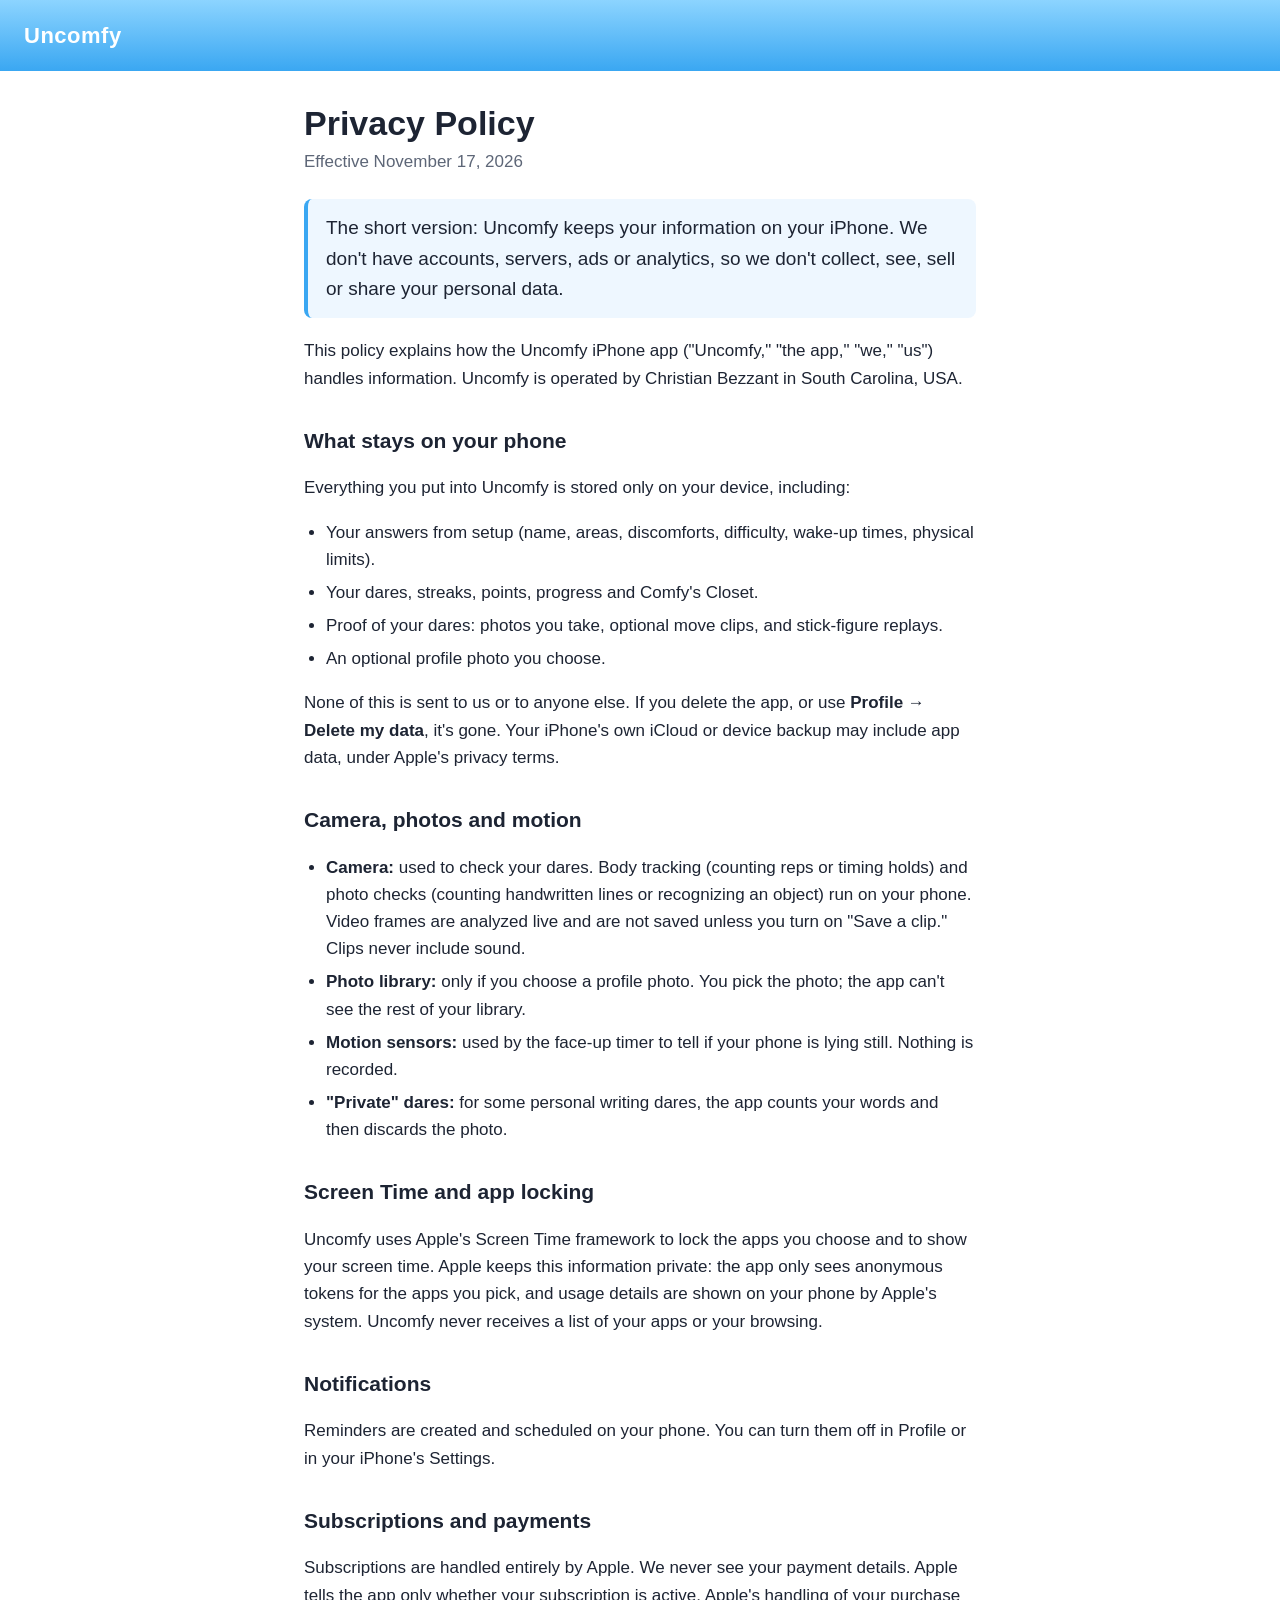
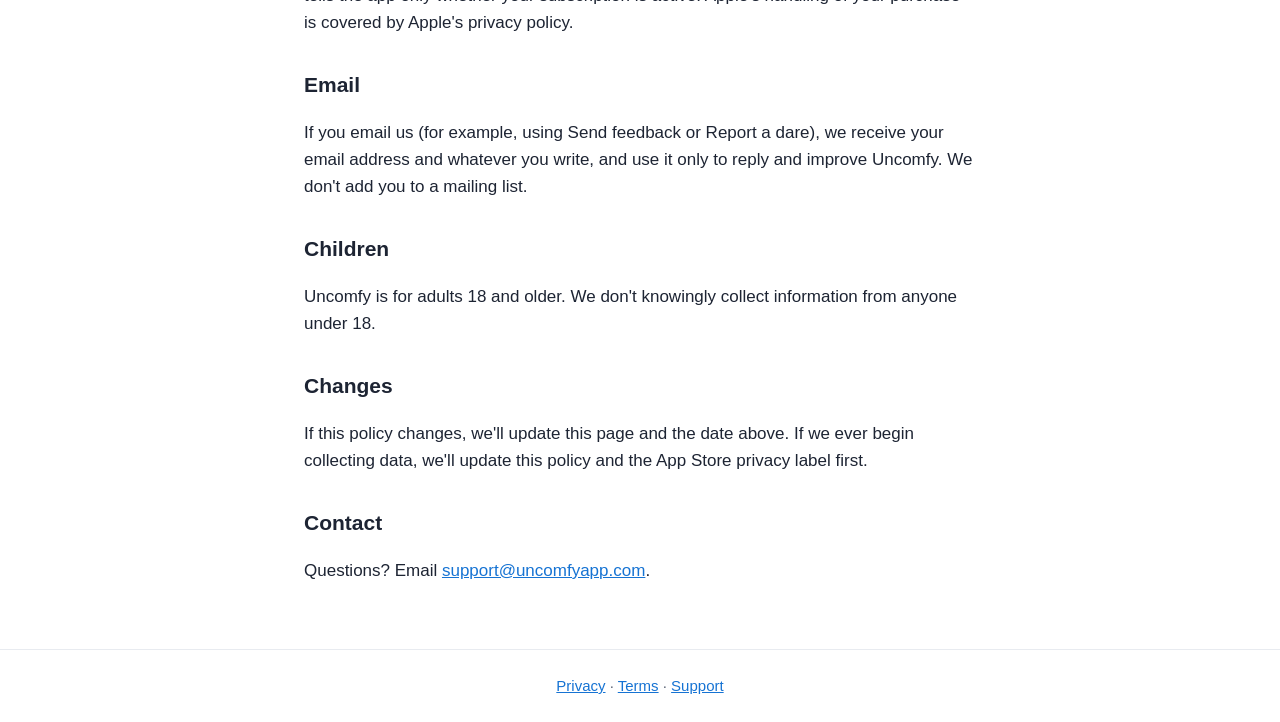
==== privacy/index.html @ 68ac7e9d "Uncomfy website: home, privacy policy, terms Co-Authored-By: Claude Opus 5.5 <noreply@anthropic.com>" ====
<!DOCTYPE html>
<html lang="en">
<head>
<meta charset="utf-8">
<meta name="viewport" content="width=device-width, initial-scale=1">
<title>Privacy Policy · Uncomfy</title>
<link rel="stylesheet" href="/style.css">
</head>
<body>
<header><a href="/" class="brand">Uncomfy</a></header>
<main>
<h1>Privacy Policy</h1>
<p class="meta">Effective November 17, 2026</p>

<p class="lead">The short version: Uncomfy keeps your information on your iPhone. We don't have accounts, servers, ads or
analytics, so we don't collect, see, sell or share your personal data.</p>

<p>This policy explains how the Uncomfy iPhone app ("Uncomfy," "the app," "we," "us") handles information. Uncomfy is
operated by Christian Bezzant in South Carolina, USA.</p>

<h2>What stays on your phone</h2>
<p>Everything you put into Uncomfy is stored only on your device, including:</p>
<ul>
  <li>Your answers from setup (name, areas, discomforts, difficulty, wake-up times, physical limits).</li>
  <li>Your dares, streaks, points, progress and Comfy's Closet.</li>
  <li>Proof of your dares: photos you take, optional move clips, and stick-figure replays.</li>
  <li>An optional profile photo you choose.</li>
</ul>
<p>None of this is sent to us or to anyone else. If you delete the app, or use <strong>Profile → Delete my data</strong>,
it's gone. Your iPhone's own iCloud or device backup may include app data, under Apple's privacy terms.</p>

<h2>Camera, photos and motion</h2>
<ul>
  <li><strong>Camera:</strong> used to check your dares. Body tracking (counting reps or timing holds) and photo checks
    (counting handwritten lines or recognizing an object) run on your phone. Video frames are analyzed live and are not
    saved unless you turn on "Save a clip." Clips never include sound.</li>
  <li><strong>Photo library:</strong> only if you choose a profile photo. You pick the photo; the app can't see the rest
    of your library.</li>
  <li><strong>Motion sensors:</strong> used by the face-up timer to tell if your phone is lying still. Nothing is
    recorded.</li>
  <li><strong>"Private" dares:</strong> for some personal writing dares, the app counts your words and then discards
    the photo.</li>
</ul>

<h2>Screen Time and app locking</h2>
<p>Uncomfy uses Apple's Screen Time framework to lock the apps you choose and to show your screen time. Apple keeps
this information private: the app only sees anonymous tokens for the apps you pick, and usage details are shown on
your phone by Apple's system. Uncomfy never receives a list of your apps or your browsing.</p>

<h2>Notifications</h2>
<p>Reminders are created and scheduled on your phone. You can turn them off in Profile or in your iPhone's Settings.</p>

<h2>Subscriptions and payments</h2>
<p>Subscriptions are handled entirely by Apple. We never see your payment details. Apple tells the app only whether
your subscription is active. Apple's handling of your purchase is covered by Apple's privacy policy.</p>

<h2>Email</h2>
<p>If you email us (for example, using Send feedback or Report a dare), we receive your email address and whatever you
write, and use it only to reply and improve Uncomfy. We don't add you to a mailing list.</p>

<h2>Children</h2>
<p>Uncomfy is for adults 18 and older. We don't knowingly collect information from anyone under 18.</p>

<h2>Changes</h2>
<p>If this policy changes, we'll update this page and the date above. If we ever begin collecting data, we'll update
this policy and the App Store privacy label first.</p>

<h2>Contact</h2>
<p>Questions? Email <a href="mailto:support@uncomfyapp.com">support@uncomfyapp.com</a>.</p>
</main>
<footer><a href="/privacy">Privacy</a> · <a href="/terms">Terms</a> · <a href="mailto:support@uncomfyapp.com">Support</a></footer>
</body>
</html>
---- style.css ----
:root { --sky: #3aa7f2; --sky-deep: #1673d3; --red: #d93a3a; --ink: #1d2433; --muted: #5d6677; }
* { box-sizing: border-box; }
body { margin: 0; font: 17px/1.6 -apple-system, BlinkMacSystemFont, "Segoe UI", Roboto, sans-serif; color: var(--ink); background: #fff; }
header { padding: 18px 24px; background: linear-gradient(180deg, #8cd4ff, var(--sky)); }
.brand { color: #fff; font-weight: 900; font-size: 22px; text-decoration: none; letter-spacing: .5px; }
main { max-width: 720px; margin: 0 auto; padding: 32px 24px 48px; }
h1 { font-size: 34px; line-height: 1.2; margin: 0 0 4px; }
h2 { font-size: 21px; margin: 32px 0 8px; }
.meta { color: var(--muted); margin: 0 0 24px; }
.lead { font-size: 19px; background: #eef7ff; border-left: 4px solid var(--sky); padding: 14px 18px; border-radius: 8px; }
.callout { background: #fff4f2; border-left: 4px solid var(--red); padding: 6px 18px; border-radius: 8px; }
a { color: var(--sky-deep); }
ul { padding-left: 22px; }
li { margin: 6px 0; }
footer { text-align: center; color: var(--muted); padding: 24px; border-top: 1px solid #e8ebf0; font-size: 15px; }
.hero { text-align: center; padding: 56px 24px 24px; }
.hero img { width: 160px; height: 160px; border-radius: 36px; box-shadow: 0 10px 30px rgba(22,115,211,.25); }
.hero h1 { font-size: 44px; margin-top: 20px; }
.hero p { font-size: 20px; color: var(--muted); max-width: 520px; margin: 8px auto; }
.soon { display: inline-block; margin-top: 18px; background: var(--red); color: #fff; padding: 10px 20px; border-radius: 999px; font-weight: 700; }
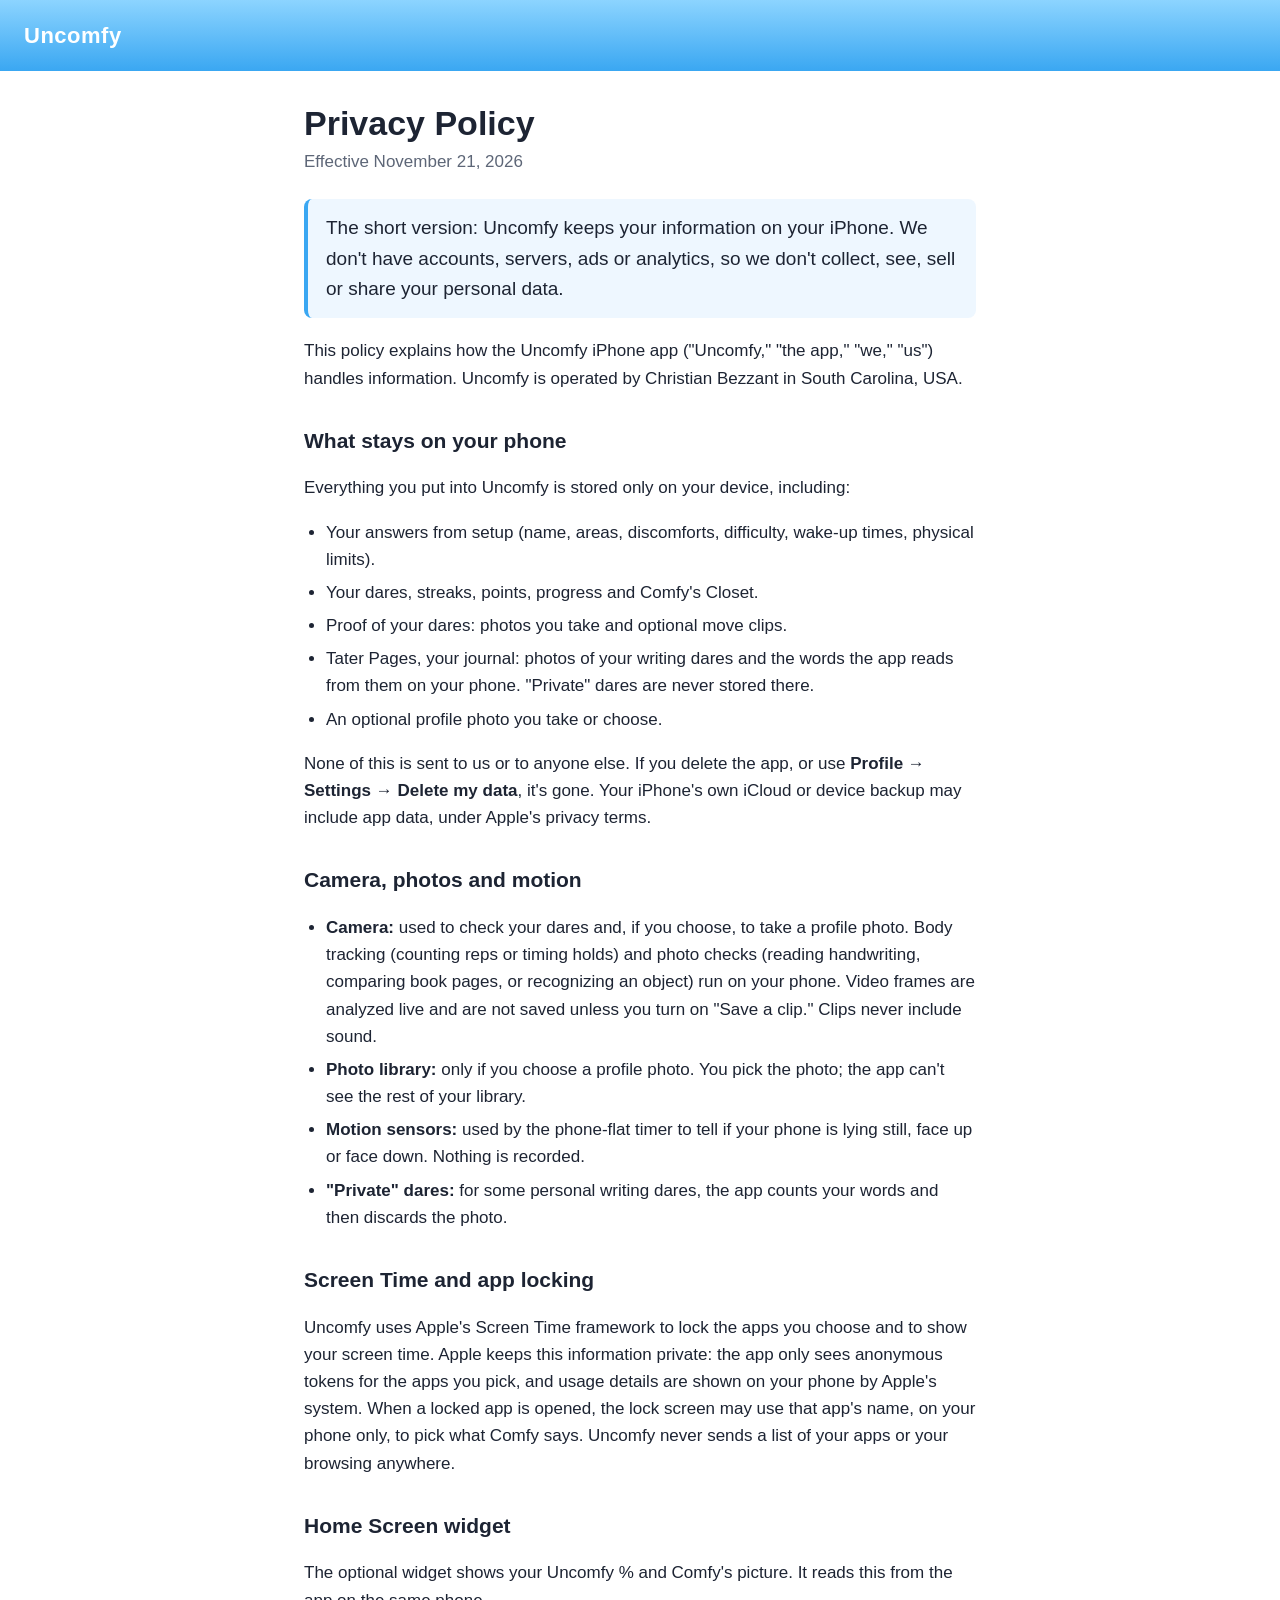
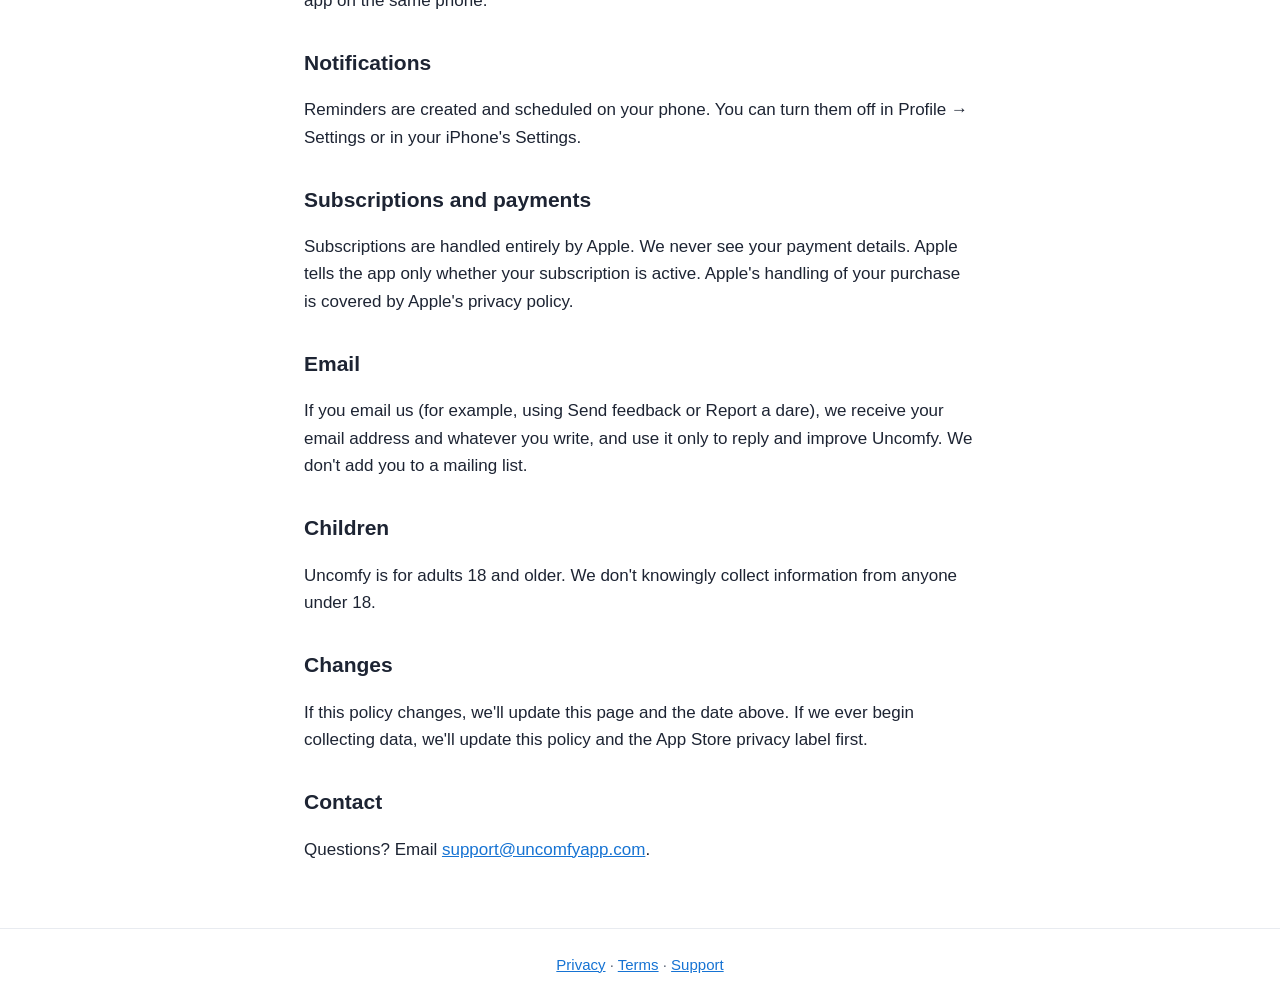
==== commit 41955795: "Bring privacy policy and terms up to date with the app Co-Authored-By: Claude Opus 5.5 <noreply@anth" ====
--- a/privacy/index.html
+++ b/privacy/index.html
@@ -10,7 +10,7 @@
 <header><a href="/" class="brand">Uncomfy</a></header>
 <main>
 <h1>Privacy Policy</h1>
-<p class="meta">Effective November 17, 2026</p>
+<p class="meta">Effective November 21, 2026</p>
 
 <p class="lead">The short version: Uncomfy keeps your information on your iPhone. We don't have accounts, servers, ads or
 analytics, so we don't collect, see, sell or share your personal data.</p>
@@ -23,21 +23,24 @@
 <ul>
   <li>Your answers from setup (name, areas, discomforts, difficulty, wake-up times, physical limits).</li>
   <li>Your dares, streaks, points, progress and Comfy's Closet.</li>
-  <li>Proof of your dares: photos you take, optional move clips, and stick-figure replays.</li>
-  <li>An optional profile photo you choose.</li>
+  <li>Proof of your dares: photos you take and optional move clips.</li>
+  <li>Tater Pages, your journal: photos of your writing dares and the words the app reads from them on your phone.
+    "Private" dares are never stored there.</li>
+  <li>An optional profile photo you take or choose.</li>
 </ul>
-<p>None of this is sent to us or to anyone else. If you delete the app, or use <strong>Profile → Delete my data</strong>,
+<p>None of this is sent to us or to anyone else. If you delete the app, or use <strong>Profile → Settings → Delete my data</strong>,
 it's gone. Your iPhone's own iCloud or device backup may include app data, under Apple's privacy terms.</p>
 
 <h2>Camera, photos and motion</h2>
 <ul>
-  <li><strong>Camera:</strong> used to check your dares. Body tracking (counting reps or timing holds) and photo checks
-    (counting handwritten lines or recognizing an object) run on your phone. Video frames are analyzed live and are not
+  <li><strong>Camera:</strong> used to check your dares and, if you choose, to take a profile photo. Body tracking
+    (counting reps or timing holds) and photo checks (reading handwriting, comparing book pages, or recognizing an
+    object) run on your phone. Video frames are analyzed live and are not
     saved unless you turn on "Save a clip." Clips never include sound.</li>
   <li><strong>Photo library:</strong> only if you choose a profile photo. You pick the photo; the app can't see the rest
     of your library.</li>
-  <li><strong>Motion sensors:</strong> used by the face-up timer to tell if your phone is lying still. Nothing is
-    recorded.</li>
+  <li><strong>Motion sensors:</strong> used by the phone-flat timer to tell if your phone is lying still, face up or
+    face down. Nothing is recorded.</li>
   <li><strong>"Private" dares:</strong> for some personal writing dares, the app counts your words and then discards
     the photo.</li>
 </ul>
@@ -45,10 +48,14 @@
 <h2>Screen Time and app locking</h2>
 <p>Uncomfy uses Apple's Screen Time framework to lock the apps you choose and to show your screen time. Apple keeps
 this information private: the app only sees anonymous tokens for the apps you pick, and usage details are shown on
-your phone by Apple's system. Uncomfy never receives a list of your apps or your browsing.</p>
+your phone by Apple's system. When a locked app is opened, the lock screen may use that app's name, on your phone only,
+to pick what Comfy says. Uncomfy never sends a list of your apps or your browsing anywhere.</p>
+
+<h2>Home Screen widget</h2>
+<p>The optional widget shows your Uncomfy % and Comfy's picture. It reads this from the app on the same phone.</p>
 
 <h2>Notifications</h2>
-<p>Reminders are created and scheduled on your phone. You can turn them off in Profile or in your iPhone's Settings.</p>
+<p>Reminders are created and scheduled on your phone. You can turn them off in Profile → Settings or in your iPhone's Settings.</p>
 
 <h2>Subscriptions and payments</h2>
 <p>Subscriptions are handled entirely by Apple. We never see your payment details. Apple tells the app only whether
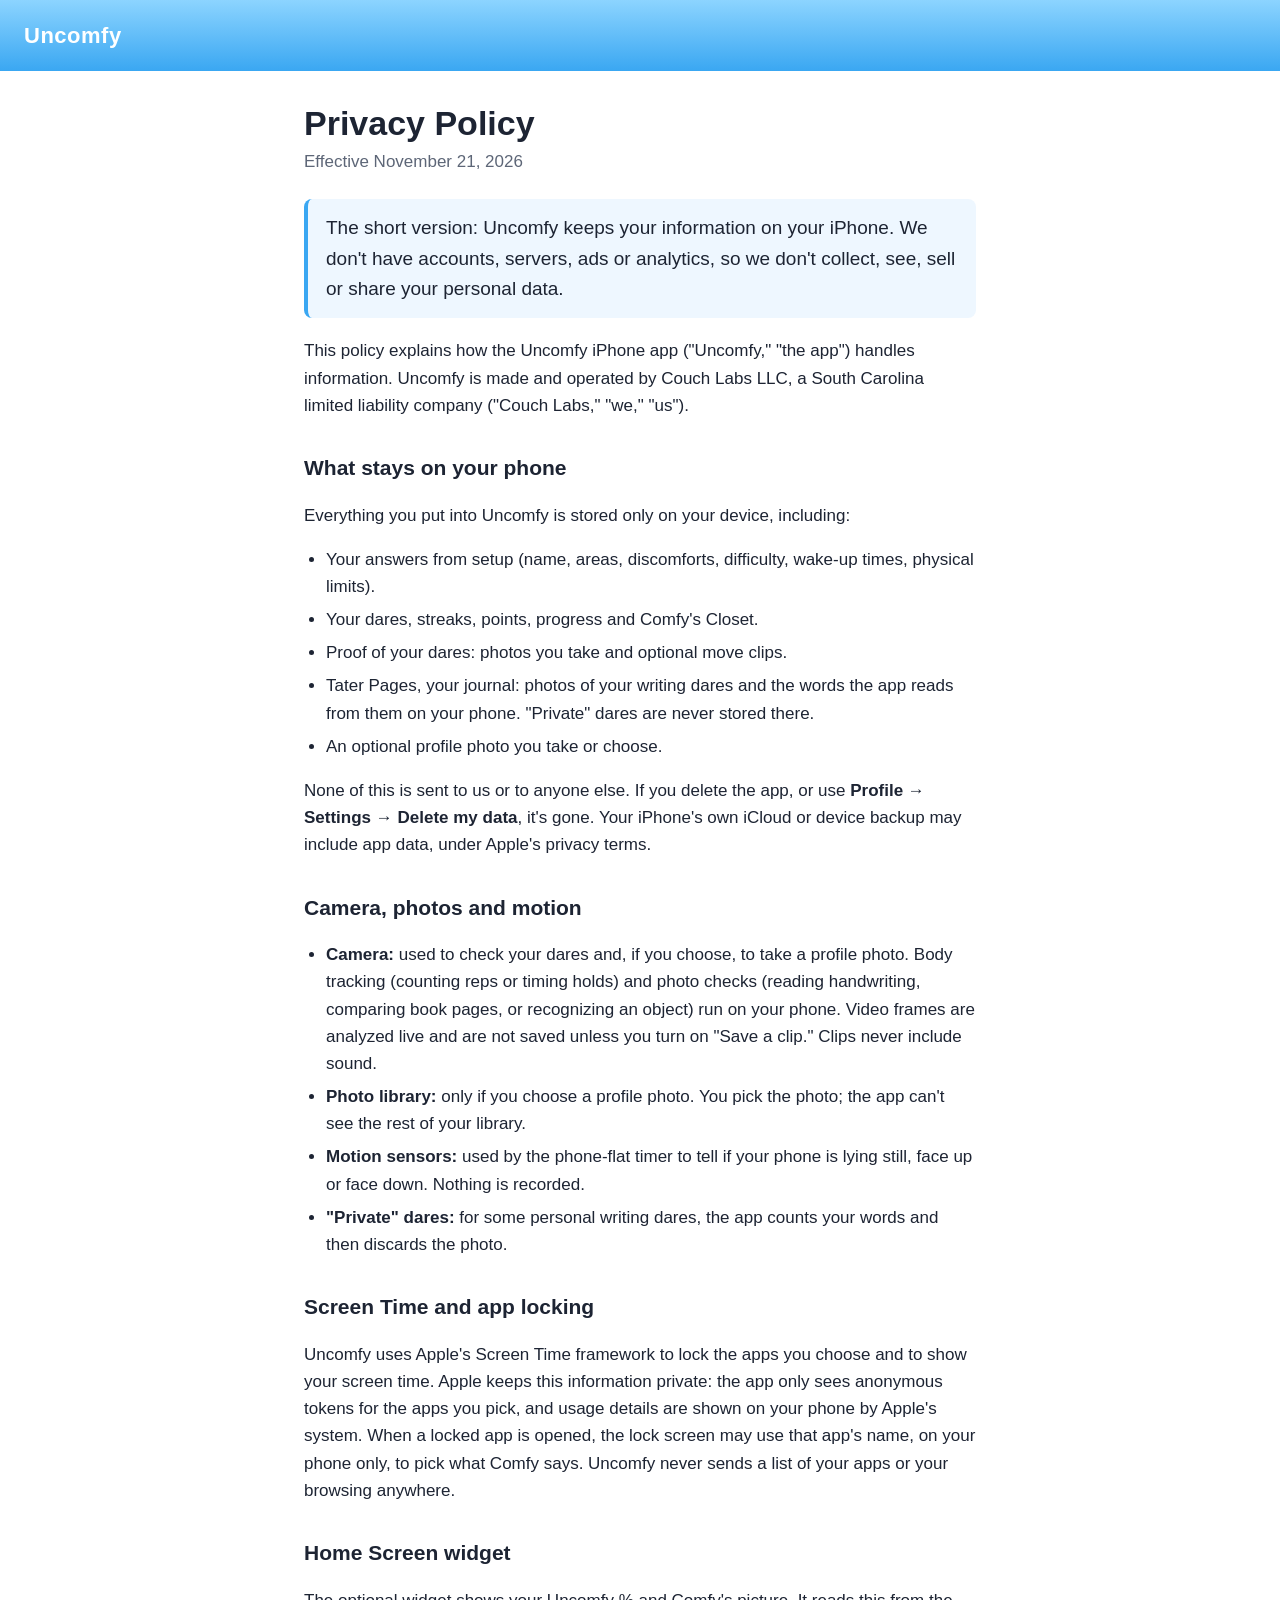
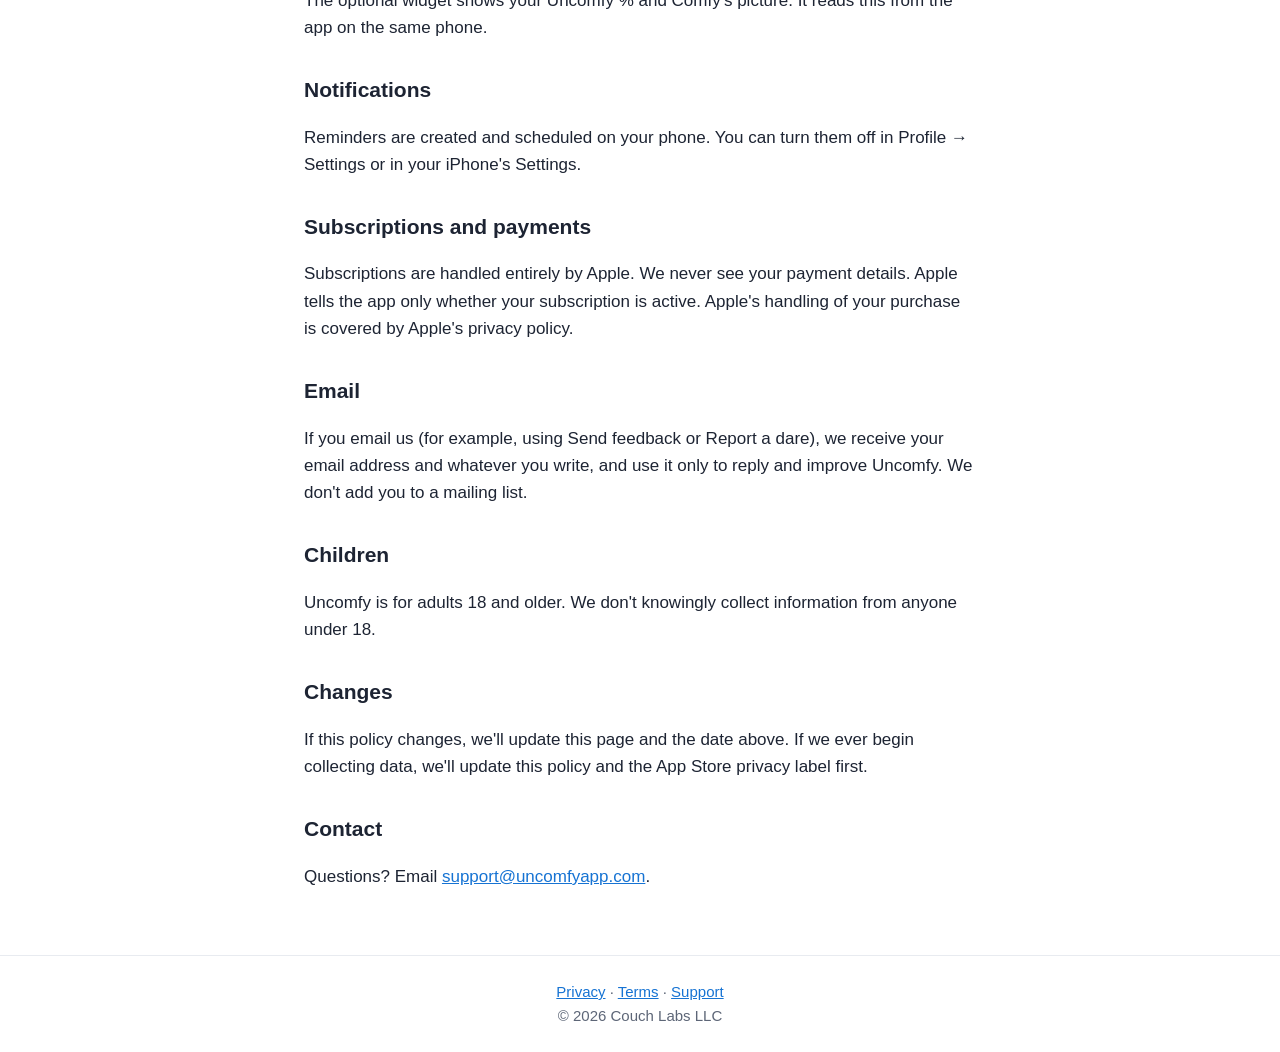
==== commit 5b702570: "Name Couch Labs LLC as the operator (merge after Apple switches the account) Co-Authored-By: Claude " ====
--- a/privacy/index.html
+++ b/privacy/index.html
@@ -15,8 +15,8 @@
 <p class="lead">The short version: Uncomfy keeps your information on your iPhone. We don't have accounts, servers, ads or
 analytics, so we don't collect, see, sell or share your personal data.</p>
 
-<p>This policy explains how the Uncomfy iPhone app ("Uncomfy," "the app," "we," "us") handles information. Uncomfy is
-operated by Christian Bezzant in South Carolina, USA.</p>
+<p>This policy explains how the Uncomfy iPhone app ("Uncomfy," "the app") handles information. Uncomfy is made and
+operated by Couch Labs LLC, a South Carolina limited liability company ("Couch Labs," "we," "us").</p>
 
 <h2>What stays on your phone</h2>
 <p>Everything you put into Uncomfy is stored only on your device, including:</p>
@@ -75,6 +75,6 @@
 <h2>Contact</h2>
 <p>Questions? Email <a href="mailto:support@uncomfyapp.com">support@uncomfyapp.com</a>.</p>
 </main>
-<footer><a href="/privacy">Privacy</a> · <a href="/terms">Terms</a> · <a href="mailto:support@uncomfyapp.com">Support</a></footer>
+<footer><a href="/privacy">Privacy</a> · <a href="/terms">Terms</a> · <a href="mailto:support@uncomfyapp.com">Support</a><br>© 2026 Couch Labs LLC</footer>
 </body>
 </html>
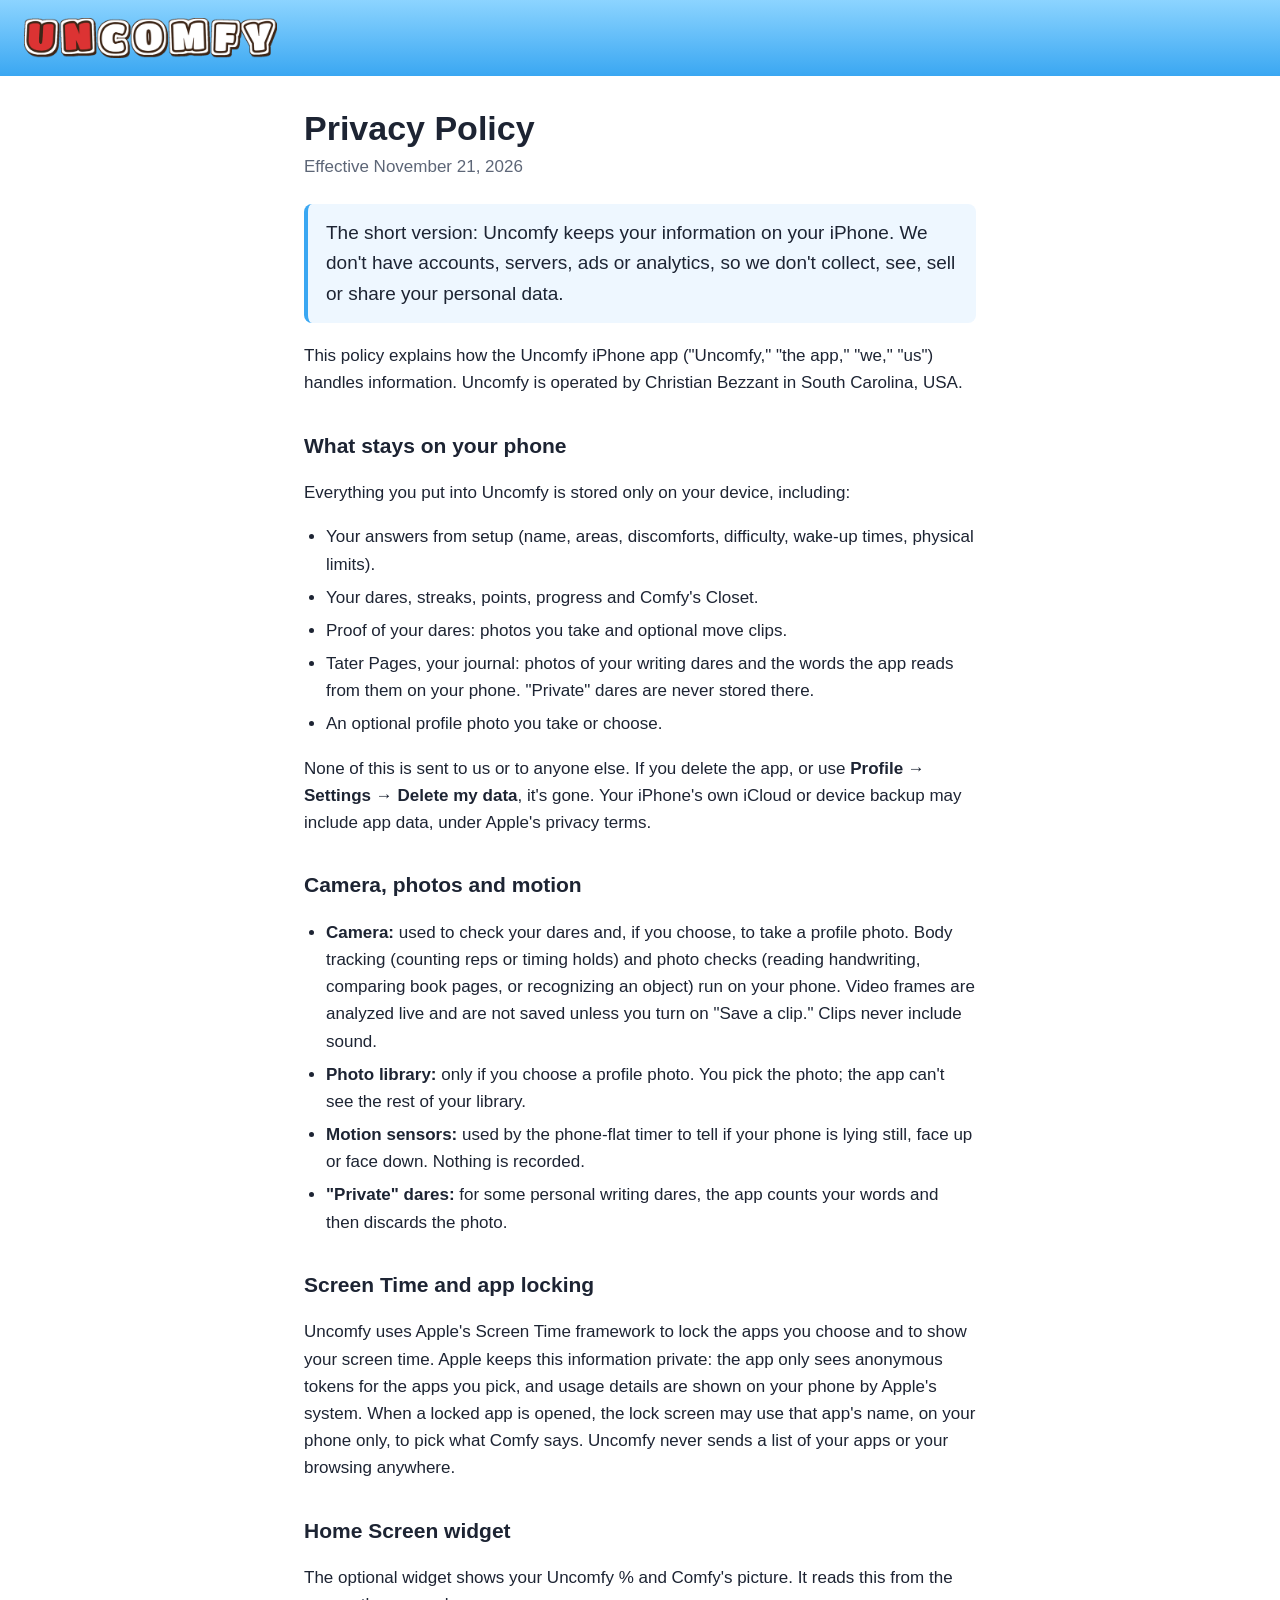
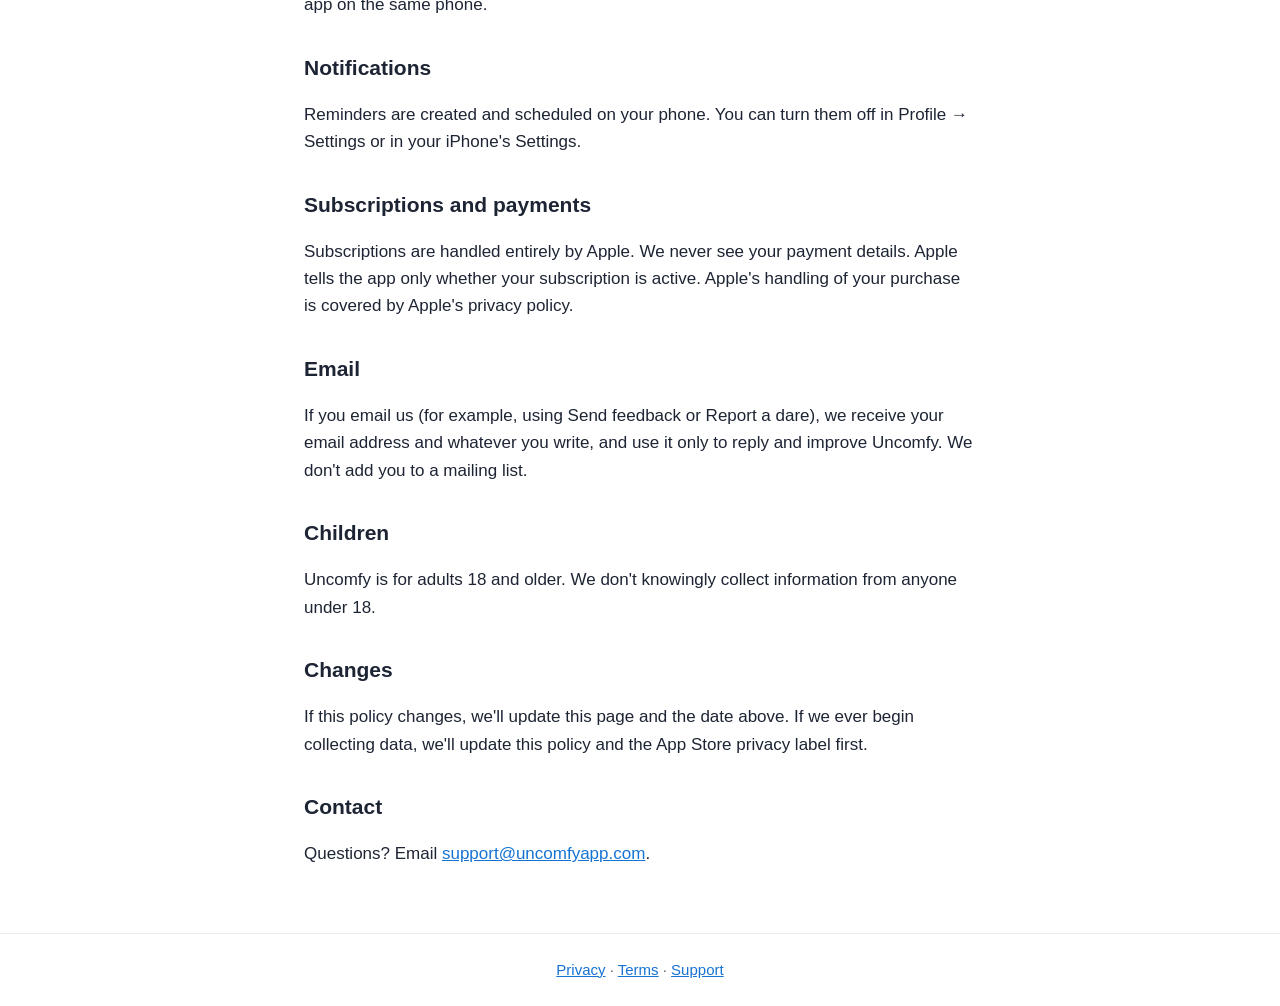
==== commit c7e66f3e: "Use the Uncomfy logo in the site header Co-Authored-By: Claude Opus 5.5 <noreply@anthropic.com> Clau" ====
--- a/privacy/index.html
+++ b/privacy/index.html
@@ -7,7 +7,7 @@
 <link rel="stylesheet" href="/style.css">
 </head>
 <body>
-<header><a href="/" class="brand">Uncomfy</a></header>
+<header><a href="/" class="brand"><img src="/logo.png" alt="Uncomfy" style="height:40px;width:auto;display:block"></a></header>
 <main>
 <h1>Privacy Policy</h1>
 <p class="meta">Effective November 21, 2026</p>
@@ -15,8 +15,8 @@
 <p class="lead">The short version: Uncomfy keeps your information on your iPhone. We don't have accounts, servers, ads or
 analytics, so we don't collect, see, sell or share your personal data.</p>
 
-<p>This policy explains how the Uncomfy iPhone app ("Uncomfy," "the app") handles information. Uncomfy is made and
-operated by Couch Labs LLC, a South Carolina limited liability company ("Couch Labs," "we," "us").</p>
+<p>This policy explains how the Uncomfy iPhone app ("Uncomfy," "the app," "we," "us") handles information. Uncomfy is
+operated by Christian Bezzant in South Carolina, USA.</p>
 
 <h2>What stays on your phone</h2>
 <p>Everything you put into Uncomfy is stored only on your device, including:</p>
@@ -75,6 +75,6 @@
 <h2>Contact</h2>
 <p>Questions? Email <a href="mailto:support@uncomfyapp.com">support@uncomfyapp.com</a>.</p>
 </main>
-<footer><a href="/privacy">Privacy</a> · <a href="/terms">Terms</a> · <a href="mailto:support@uncomfyapp.com">Support</a><br>© 2026 Couch Labs LLC</footer>
+<footer><a href="/privacy">Privacy</a> · <a href="/terms">Terms</a> · <a href="mailto:support@uncomfyapp.com">Support</a></footer>
 </body>
 </html>
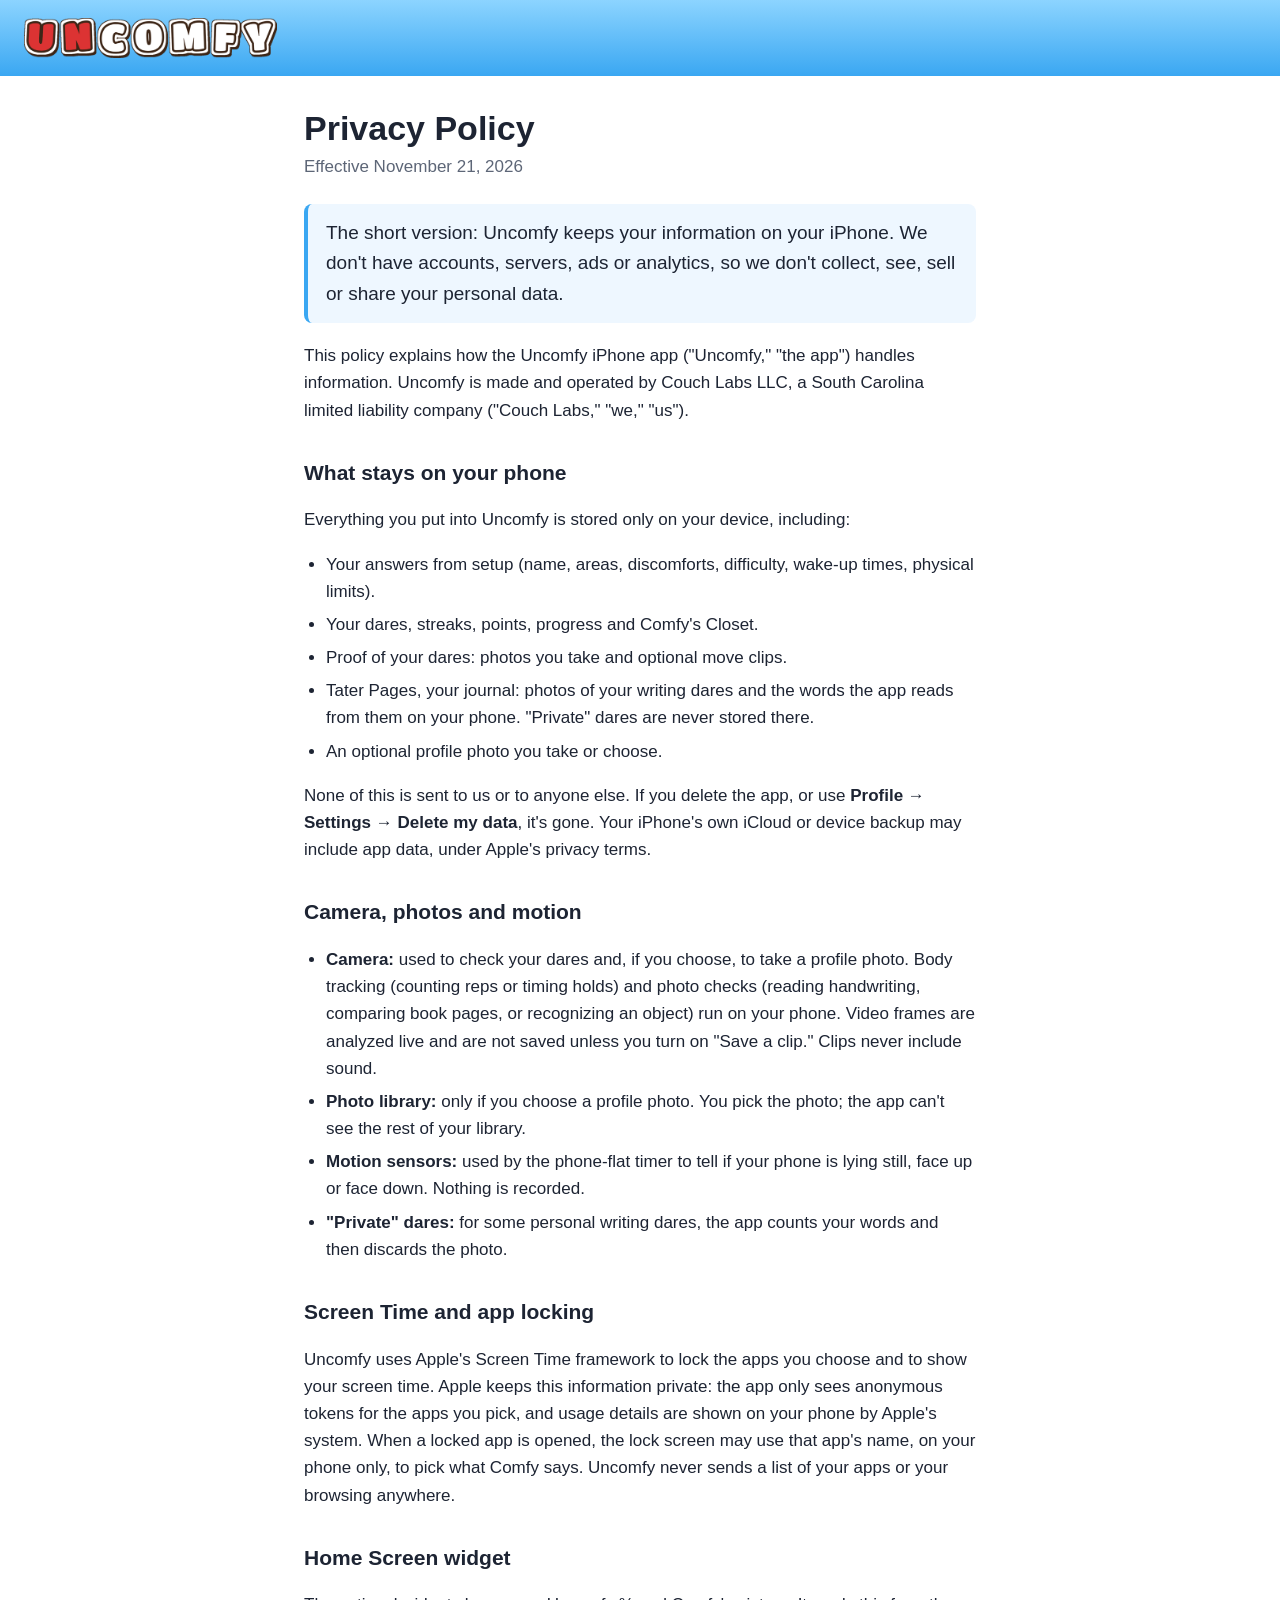
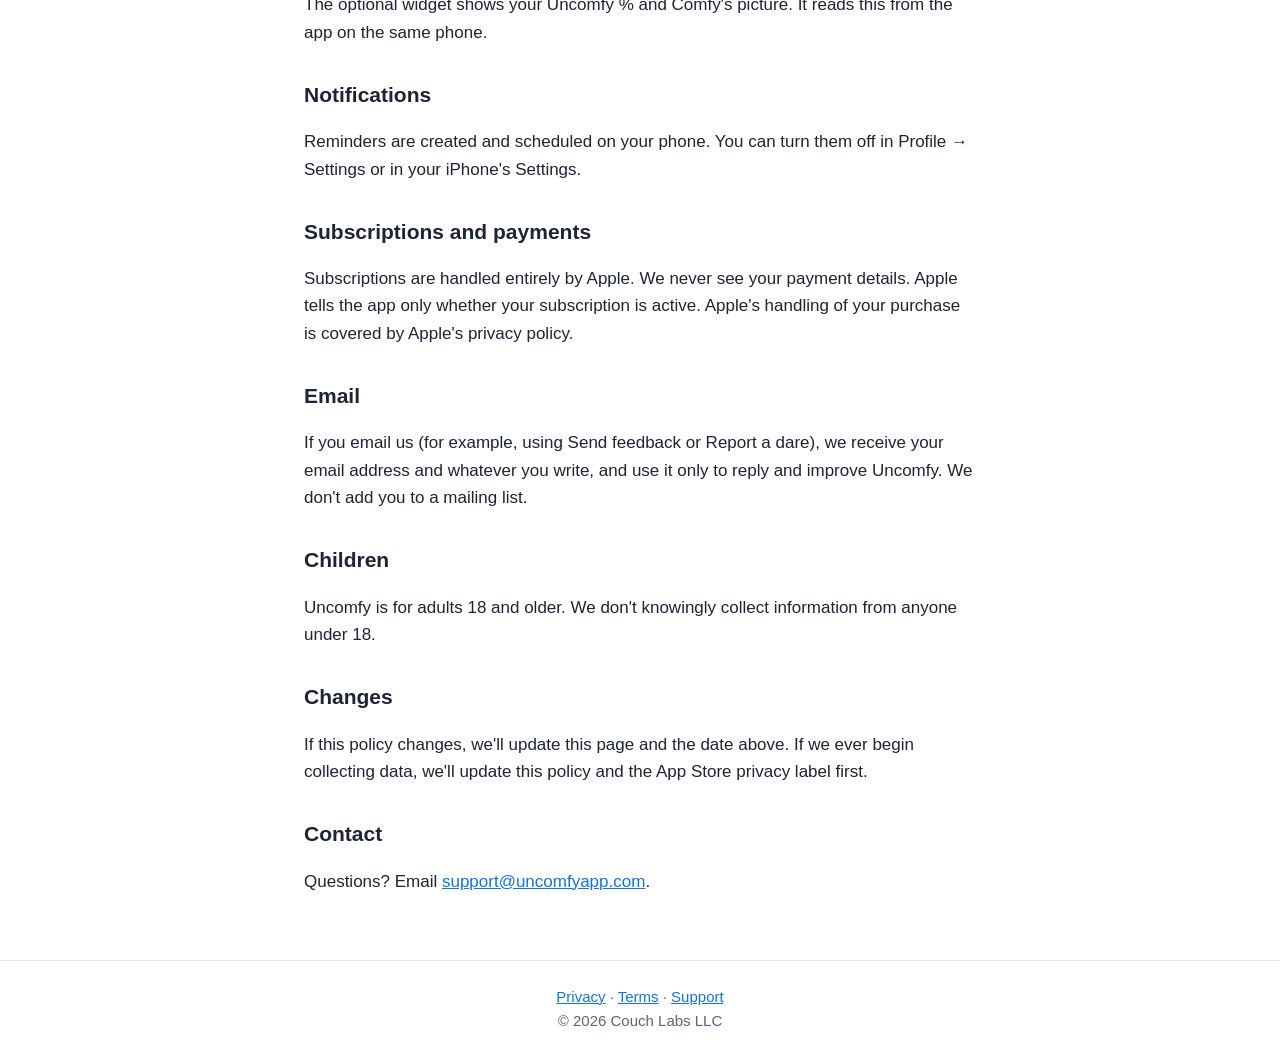
==== commit 74235507: "Merge main (logo header) into llc-switch Co-Authored-By: Claude Opus 5.5 <noreply@anthropic.com> Cla" ====
--- a/privacy/index.html
+++ b/privacy/index.html
@@ -15,8 +15,8 @@
 <p class="lead">The short version: Uncomfy keeps your information on your iPhone. We don't have accounts, servers, ads or
 analytics, so we don't collect, see, sell or share your personal data.</p>
 
-<p>This policy explains how the Uncomfy iPhone app ("Uncomfy," "the app," "we," "us") handles information. Uncomfy is
-operated by Christian Bezzant in South Carolina, USA.</p>
+<p>This policy explains how the Uncomfy iPhone app ("Uncomfy," "the app") handles information. Uncomfy is made and
+operated by Couch Labs LLC, a South Carolina limited liability company ("Couch Labs," "we," "us").</p>
 
 <h2>What stays on your phone</h2>
 <p>Everything you put into Uncomfy is stored only on your device, including:</p>
@@ -75,6 +75,6 @@
 <h2>Contact</h2>
 <p>Questions? Email <a href="mailto:support@uncomfyapp.com">support@uncomfyapp.com</a>.</p>
 </main>
-<footer><a href="/privacy">Privacy</a> · <a href="/terms">Terms</a> · <a href="mailto:support@uncomfyapp.com">Support</a></footer>
+<footer><a href="/privacy">Privacy</a> · <a href="/terms">Terms</a> · <a href="mailto:support@uncomfyapp.com">Support</a><br>© 2026 Couch Labs LLC</footer>
 </body>
 </html>
